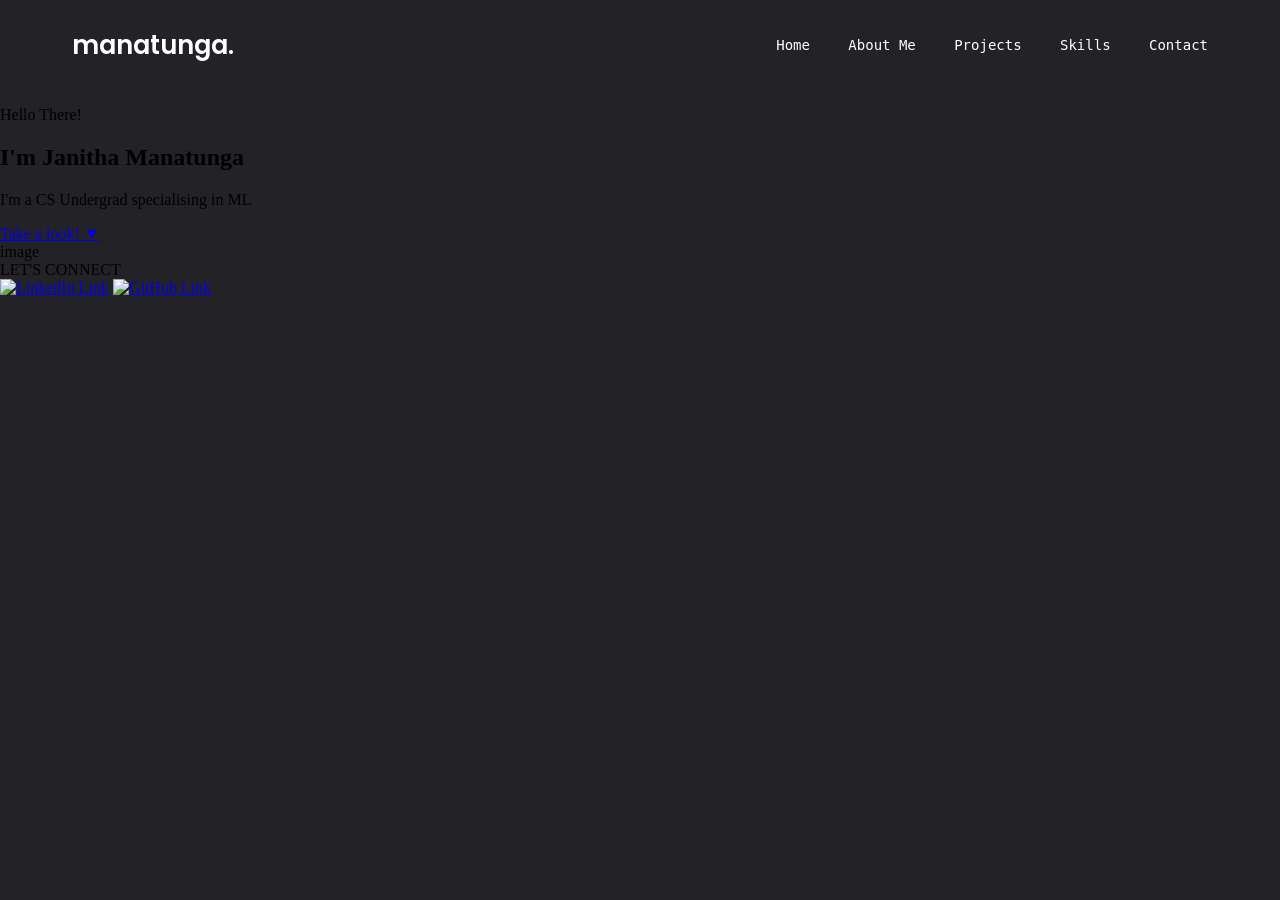
==== index.html @ 75f862fb "wip: add base structure, 404 page, and assets" ====
<!DOCTYPE html>
<html lang="en">
    <head>
        <meta charset="UTF-8">
        <meta name="viewport" content="width=device-width, initial-scale=1.0">
        <title>Janitha Manatunga | Portfolio</title>

        <!--Stylesheets-->
        <link rel="stylesheet" href="css/header.css">
        <link rel="stylesheet" href="css/main.css">

        <!--Fonts-->
        <link rel="preconnect" href="https://fonts.googleapis.com">
        <link rel="preconnect" href="https://fonts.gstatic.com" crossorigin>
        <link href="https://fonts.googleapis.com/css2?family=Inter:ital,opsz,wght@0,14..32,100..900;1,14..32,100..900&family=Poppins:ital,wght@0,100;0,200;0,300;0,400;0,500;0,600;0,700;0,800;0,900;1,100;1,200;1,300;1,400;1,500;1,600;1,700;1,800;1,900&display=swap" rel="stylesheet">

    </head>


    <body>
        
        <!--------------------MAIN HEADER-------------------->
        <header class="navbar">
            <nav>
                <div class="logo">manatunga.</div>

                <!--Links to webpage sections-->
                <ul class="nav-links">
                    <li><a href="#hero">Home</a></li>
                    <li><a href="#about">About Me</a></li>
                    <li><a href="#projects">Projects</a></li>
                    <li><a href="#skills">Skills</a></li>
                    <li><a href="#contact">Contact</a></li>
                </ul>
            </nav>
        </header>

        <!--------------------MAIN SITE BODY-------------------->
        <main>

            <!--Hero Section-->
            <section id="hero" class="hero">

                <!--Left Column-->
                <div class="hero-left">
                    <p class="greeting">Hello There!</p>
                    <h1>I'm <span class="highlight">Janitha Manatunga</span></h1>
                    <p class="subtitle">I'm a CS Undergrad specialising in ML</p>
                    
                    <a href="#about">Take a look! &#9660;</a>
                </div>

                <!--Right Column-->
                <div class="hero-right">
                    image
                </div>

                <!--Social Links-->
                <div class="bottom-right-socials">
                    <span>LET'S CONNECT</span>
                    <div class="social-icons">
                        <a href="#"><img src="assets/icons/linkedin-logo.webp" alt="LinkedIn Link"></a>
                        <a href="#"><img src="assets/icons/github-logo.webp" alt="GitHub Link"></a>
                    </div>
                </div>
            </section>

        </main>

    </body>
</html>
---- css/main.css ----
/* Global Styles */
html body {
    background-color: rgba(11, 11, 16, 0.9);
    margin: 0;
    padding: 0;
}

/* Header Styles */
nav {
    display: flex;
    justify-content: space-between;
    align-items: center;
    background: transparent;
    padding: 20px 72px;
}

.logo {
    font-family: Poppins, sans-serif;
    font-weight: 600;
    font-size: clamp(1.2rem, 4vw, 1.6rem);
    white-space: nowrap;
    color: white;
}

.nav-links {
    display: flex;
    align-items: center;
    gap: clamp(1rem, 3vw, 3rem);
    list-style: none;
}

.nav-links li a {
    position: relative;
    white-space: nowrap;
    text-decoration: none;
    font-family: monospace;
    font-size: 14px;
    color: white;
    padding: 5px 0;
}

.nav-links li a::after {
    content: "";
    position: absolute;
    left: 50%;
    bottom: 0;
    width: 0%;
    height: 2px;
    background-color: white;
    transform: translateX(-50%);
    transition: width 0.2s ease-in-out;
}

.nav-links li a:hover::after {
    width: 100%;
}
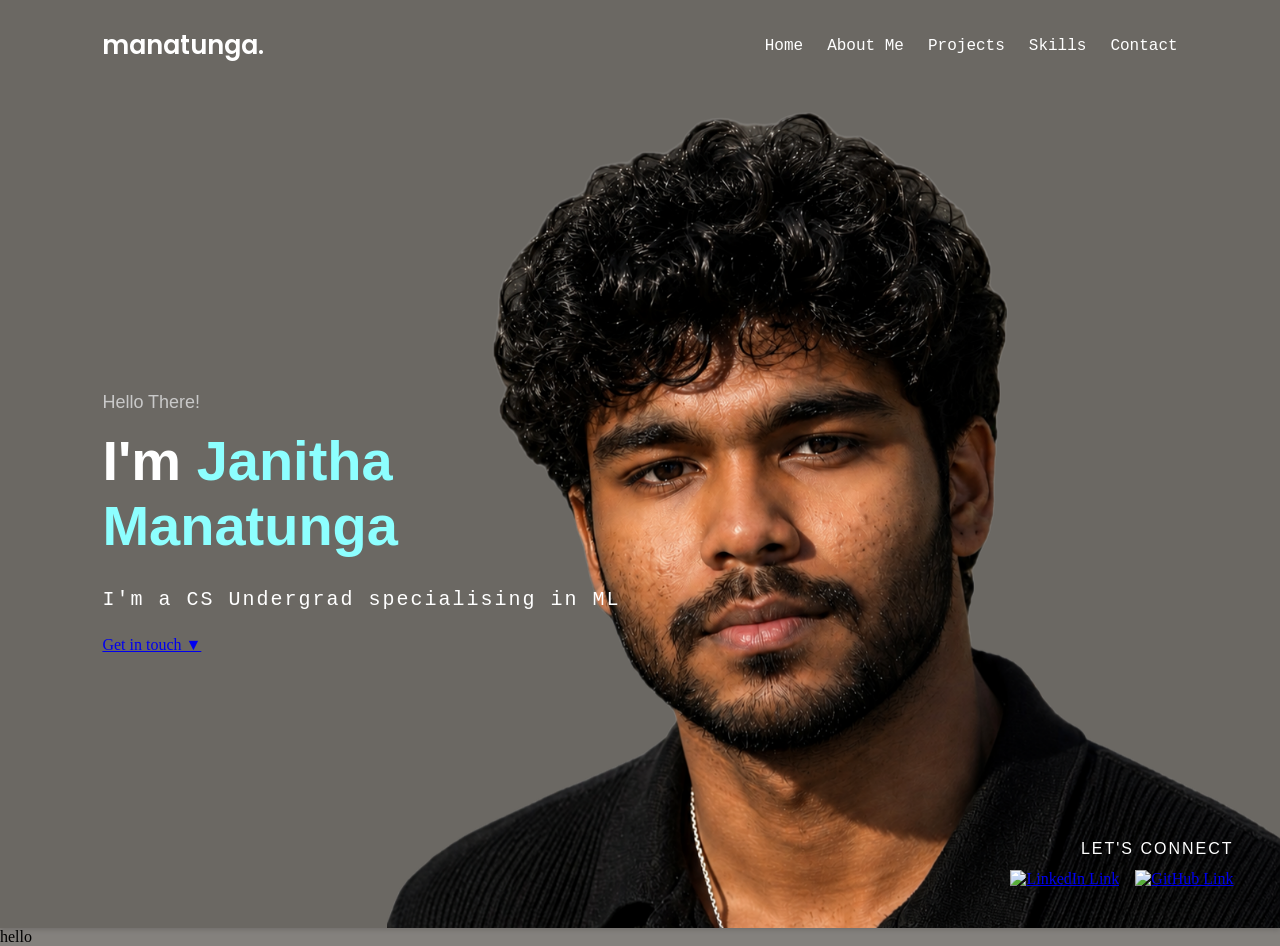
==== commit f773479c: "wip: add hero section in base structure with assets (unfinished)" ====
--- a/index.html
+++ b/index.html
@@ -20,8 +20,8 @@
     <body>
         
         <!--------------------MAIN HEADER-------------------->
-        <header class="navbar">
-            <nav>
+        <header>
+            <nav id="main-nav">
                 <div class="logo">manatunga.</div>
 
                 <!--Links to webpage sections-->
@@ -38,7 +38,7 @@
         <!--------------------MAIN SITE BODY-------------------->
         <main>
 
-            <!--Hero Section-->
+            <!----------Hero Section---------->
             <section id="hero" class="hero">
 
                 <!--Left Column-->
@@ -47,25 +47,33 @@
                     <h1>I'm <span class="highlight">Janitha Manatunga</span></h1>
                     <p class="subtitle">I'm a CS Undergrad specialising in ML</p>
                     
-                    <a href="#about">Take a look! &#9660;</a>
+                    <a href="#about">Get in touch &#9660;</a>
                 </div>
 
                 <!--Right Column-->
                 <div class="hero-right">
-                    image
+                    <img src="assets/images/my-pic.png" alt="hero-image">
+
+                    <!--Social Links-->
+                    <div class="bottom-right-socials">
+                        <span class="lets-connect">LET'S CONNECT</span>
+                        <div class="social-icons">
+                            <a href="#"><img src="assets/icons/linkedin-logo.webp" alt="LinkedIn Link"></a>
+                            <a href="#"><img src="assets/icons/github-logo.webp" alt="GitHub Link"></a>
+                        </div>
+                    </div>
                 </div>
 
-                <!--Social Links-->
-                <div class="bottom-right-socials">
-                    <span>LET'S CONNECT</span>
-                    <div class="social-icons">
-                        <a href="#"><img src="assets/icons/linkedin-logo.webp" alt="LinkedIn Link"></a>
-                        <a href="#"><img src="assets/icons/github-logo.webp" alt="GitHub Link"></a>
-                    </div>
-                </div>
+            </section>
+
+            <!----------About Section---------->
+            <section id="about" class="about">
+                hello
             </section>
 
         </main>
 
+        <!--------------------SCRIPTS FOR SITE-------------------->
+        <!--   <script src="script.js"></script>   -->
     </body>
 </html>
--- a/css/header.css
+++ b/css/header.css
@@ -0,0 +1,68 @@
+:root {
+    --primary-color: white;
+}
+
+/* Header Styles */
+nav {
+    position: fixed;
+    top: 0;
+    left: 0;
+    width: 100%;
+
+    display: flex;
+    justify-content: space-between;
+    align-items: center;
+    padding: 20px 8%;
+    box-sizing: border-box;
+
+    background-color: transparent;
+    transition: background-color 0.4s ease, padding 0.4s ease;
+    z-index: 1000;
+}
+
+.navbar.scrolled {
+    background-color: rgb(26, 26, 26);
+    padding: 12px;
+    box-shadow: 0 4px 6px rgba(0, 0, 0, 0.1);
+}
+
+.logo {
+    font-family: Poppins, sans-serif;
+    font-weight: 600;
+    font-size: clamp(1.2rem, 4vw, 1.6rem);
+    white-space: nowrap;
+    color: var(--primary-color);
+}
+
+.nav-links {
+    display: flex;
+    align-items: center;
+    gap: 24px;
+    list-style: none;
+}
+
+.nav-links li a {
+    position: relative;
+    white-space: nowrap;
+    text-decoration: none;
+    font-family: monospace;
+    font-size: clamp(0.9rem, 0.6rem + 1vw, 1rem);
+    color: var(--primary-color);
+    padding: 5px 0;
+}
+
+.nav-links li a::after {
+    content: "";
+    position: absolute;
+    left: 50%;
+    bottom: 0;
+    width: 0%;
+    height: 2px;
+    background-color: white;
+    transform: translateX(-50%);
+    transition: width 0.2s ease-in-out;
+}
+
+.nav-links li a:hover::after {
+    width: 100%;
+}
--- a/css/main.css
+++ b/css/main.css
@@ -1,56 +1,120 @@
+/* Variables */
+:root {
+    --primary-color: white;
+    --primary-background: rgba(102, 98, 93, 0.8);
+}
+
+
 /* Global Styles */
 html body {
-    background-color: rgba(11, 11, 16, 0.9);
+    background-color: var(--primary-background);
     margin: 0;
     padding: 0;
 }
 
-/* Header Styles */
-nav {
-    display: flex;
-    justify-content: space-between;
+
+/* Hero Section */
+.hero {
+    position: relative;
+    min-height: 100vh;
+    width: 100%;
+
+
+    display: grid;
+    grid-template-columns: 1fr minmax(0, 1fr);
+    width: 100%;
+    gap: 16px;
     align-items: center;
-    background: transparent;
-    padding: 20px 72px;
+
+    padding-top: 100px;
+    padding-left: 8%;
+    box-sizing: border-box;
+    background-color: var(--primary-background);
+    overflow: hidden;
+    box-shadow: 0 2px 5px rgba(0, 0, 0, 0.15);
 }
 
-.logo {
-    font-family: Poppins, sans-serif;
-    font-weight: 600;
-    font-size: clamp(1.2rem, 4vw, 1.6rem);
-    white-space: nowrap;
-    color: white;
+.hero-left {
+    position: relative;
+    z-index: 5;
+    display: flex;
+    flex-direction: column;
+    justify-content: center;
 }
 
-.nav-links {
-    display: flex;
-    align-items: center;
-    gap: clamp(1rem, 3vw, 3rem);
-    list-style: none;
+.hero-left .greeting {
+    font-family: Inter, sans-serif;
+    font-size: 18px;
+    color: rgb(201, 201, 201);
+    margin-bottom: 5px;
 }
 
-.nav-links li a {
-    position: relative;
-    white-space: nowrap;
-    text-decoration: none;
-    font-family: monospace;
-    font-size: 14px;
-    color: white;
-    padding: 5px 0;
+.hero-left h1 {
+    font-family: Inter, sans-serif;
+    font-size: 80px;
+    color: var(--primary-color);
+    font-size: 3.5rem;
+    margin: 10px 0;
 }
 
-.nav-links li a::after {
-    content: "";
-    position: absolute;
-    left: 50%;
-    bottom: 0;
-    width: 0%;
-    height: 2px;
-    background-color: white;
-    transform: translateX(-50%);
-    transition: width 0.2s ease-in-out;
+.hero-left .highlight {
+    font-family: Poppins, sans-serif;
+    color: rgb(141, 255, 255)
 }
 
-.nav-links li a:hover::after {
+.hero-left .subtitle {
+    font-family: monospace, sans-serif;
+    white-space: nowrap;
+    font-size: 20px;
+    color: var(--primary-color);
+    margin-bottom: 25px;
+    letter-spacing: 2px;
+}
+
+.hero-right {
+    position: relative;
+    z-index: 1;
     width: 100%;
+    display: flex;
+    justify-content: flex-end;
 }
+
+.hero-right img {
+    max-height: 92vh;
+    object-fit: contain;
+    opacity: 100%;
+}
+
+
+.bottom-right-socials {
+    position: absolute;
+    bottom: 40px;
+    right: 8%;
+
+    display: flex;
+    flex-direction: column;
+    align-items: flex-end;
+    gap: 12px;
+    z-index: 10;
+}
+
+.lets-connect {
+    font-family: Inter, sans-serif;
+    color: var(--primary-color);
+    letter-spacing: 2px;
+}
+
+.social-icons {
+    display: flex;
+    gap: 16px;
+}
+
+.social-icons img {
+    width: 24px;
+    height: 24px;
+    transition: transform 0.2 ease;
+}
+
+.social-icons img:hover {
+    transform: translateY(-3px);
+}
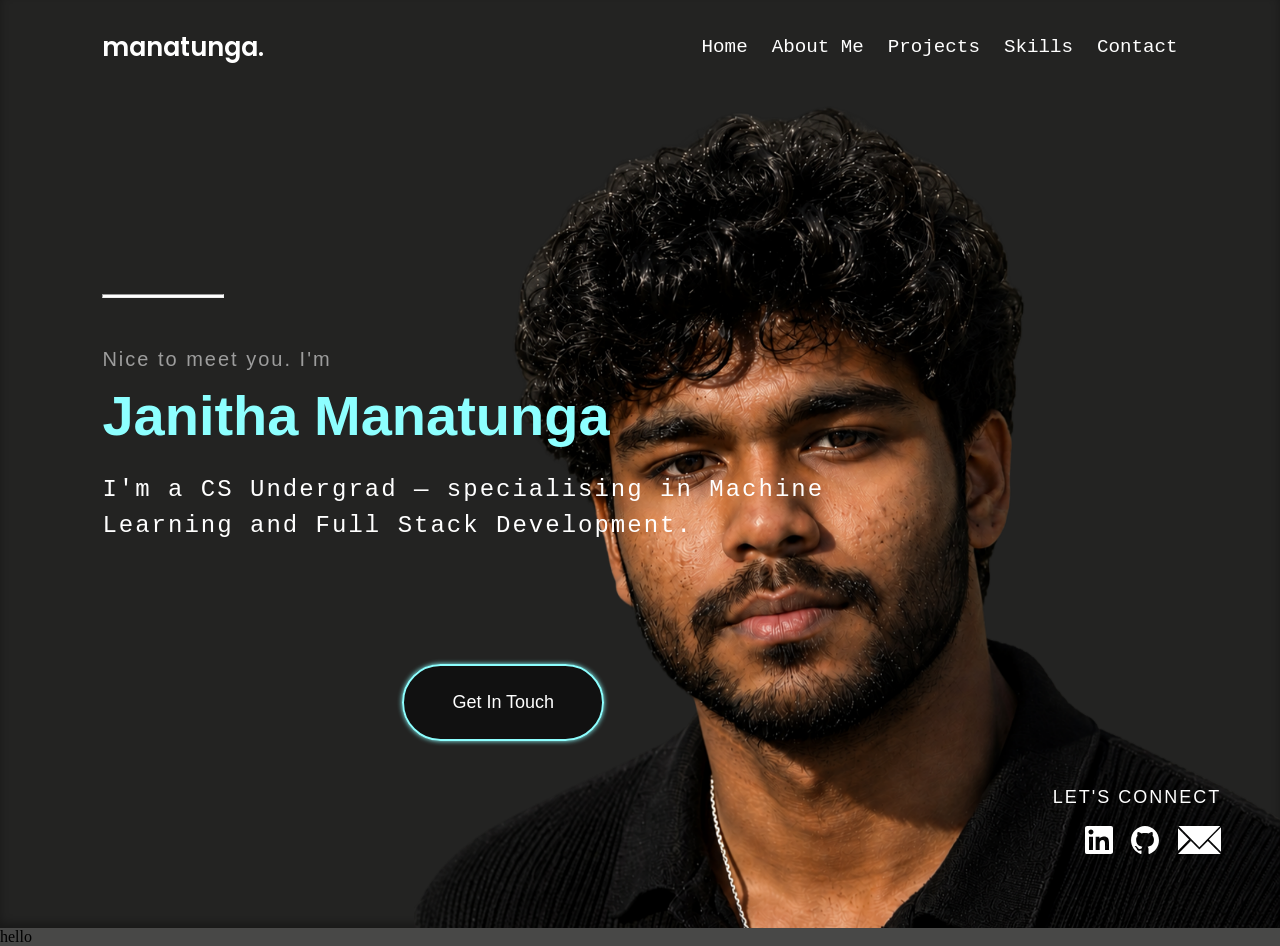
==== commit b83cc2b7: "wip: modified hero section" ====
--- a/index.html
+++ b/index.html
@@ -6,8 +6,8 @@
         <title>Janitha Manatunga | Portfolio</title>
 
         <!--Stylesheets-->
-        <link rel="stylesheet" href="css/header.css">
-        <link rel="stylesheet" href="css/main.css">
+        <link rel="stylesheet" href="styles/header.css">
+        <link rel="stylesheet" href="styles/main.css">
 
         <!--Fonts-->
         <link rel="preconnect" href="https://fonts.googleapis.com">
@@ -43,11 +43,12 @@
 
                 <!--Left Column-->
                 <div class="hero-left">
-                    <p class="greeting">Hello There!</p>
-                    <h1>I'm <span class="highlight">Janitha Manatunga</span></h1>
-                    <p class="subtitle">I'm a CS Undergrad specialising in ML</p>
+                    <hr>
+                    <p class="greeting">Nice to meet you. I'm</p>
+                    <h1>Janitha Manatunga</h1>
+                    <p class="subtitle">I'm a CS Undergrad — specialising in Machine Learning and Full Stack Development.</p>
                     
-                    <a href="#about">Get in touch &#9660;</a>
+                    <a href="#contact" class="call-to-action">Get In Touch</a>
                 </div>
 
                 <!--Right Column-->
@@ -58,8 +59,9 @@
                     <div class="bottom-right-socials">
                         <span class="lets-connect">LET'S CONNECT</span>
                         <div class="social-icons">
-                            <a href="#"><img src="assets/icons/linkedin-logo.webp" alt="LinkedIn Link"></a>
-                            <a href="#"><img src="assets/icons/github-logo.webp" alt="GitHub Link"></a>
+                            <a href="#"><img src="assets/icons/linkedin-app-white-icon.svg" alt="LinkedIn Link"></a>
+                            <a href="#"><img src="assets/icons/github-white-icon.svg" alt="GitHub Link"></a>
+                            <a href="#"><img src="assets/icons/email-envelope-white-icon.svg" alt="Email Link"></a>
                         </div>
                     </div>
                 </div>
@@ -73,7 +75,7 @@
 
         </main>
 
-        <!--------------------SCRIPTS FOR SITE-------------------->
+        <!--------------------SCRIPTS-------------------->
         <!--   <script src="script.js"></script>   -->
     </body>
 </html>
--- a/styles/header.css
+++ b/styles/header.css
@@ -0,0 +1,68 @@
+:root {
+    --primary-color: white;
+}
+
+/* Header Styles */
+nav {
+    position: fixed;
+    top: 0;
+    left: 0;
+    width: 100%;
+
+    display: flex;
+    justify-content: space-between;
+    align-items: center;
+    padding: 20px 8%;
+    box-sizing: border-box;
+
+    background-color: transparent;
+    transition: background-color 0.4s ease, padding 0.4s ease;
+    z-index: 1000;
+}
+
+.navbar.scrolled {
+    background-color: rgb(26, 26, 26);
+    padding: 12px;
+    box-shadow: 0 4px 6px rgba(0, 0, 0, 0.1);
+}
+
+.logo {
+    font-family: Poppins, sans-serif;
+    font-weight: 600;
+    font-size: clamp(1.2rem, 4vw, 1.6rem);
+    white-space: nowrap;
+    color: var(--primary-color);
+}
+
+.nav-links {
+    display: flex;
+    align-items: center;
+    gap: 24px;
+    list-style: none;
+}
+
+.nav-links li a {
+    position: relative;
+    white-space: nowrap;
+    text-decoration: none;
+    font-family: monospace;
+    font-size: clamp(0.9rem, 0.6rem + 1vw, 1.2rem);
+    color: var(--primary-color);
+    padding: 5px 0;
+}
+
+.nav-links li a::after {
+    content: "";
+    position: absolute;
+    left: 50%;
+    bottom: 0;
+    width: 0%;
+    height: 2px;
+    background-color: white;
+    transform: translateX(-50%);
+    transition: width 0.2s ease-in-out;
+}
+
+.nav-links li a:hover::after {
+    width: 100%;
+}
--- a/styles/main.css
+++ b/styles/main.css
@@ -0,0 +1,178 @@
+/* Variables */
+:root {
+    --primary-color: white;
+    --primary-background: rgba(27, 27, 26, 0.8);
+}
+
+
+/* ----Global Styles---- */
+html body {
+    background-color: var(--primary-background);
+    margin: 0;
+    padding: 0;
+}
+
+/*----------------------------------*/
+/* ----------HERO SECTION---------- */
+/*----------------------------------*/
+.hero {
+    position: relative;
+    min-height: 100vh;
+    width: 100%;
+
+
+    display: grid;
+    grid-template-columns: 1fr minmax(0, 1fr);
+    width: 100%;
+    gap: 16px;
+    align-items: center;
+
+    padding-top: 100px;
+    padding-left: 8%;
+    box-sizing: border-box;
+    background-color: var(--primary-background);
+    overflow: hidden;
+    box-shadow: inset 0 -5px 9px rgba(0, 0, 0, 0.3);
+}
+
+.hero-left {
+    position: relative;
+    z-index: 5;
+    display: flex;
+    flex-direction: column;
+    justify-content: center;
+}
+
+.hero-left hr {
+    width: 120px;
+    height: 2px;
+    background-color: var(--primary-color);
+    margin-left: 0;
+    margin-bottom: 30px;
+}
+
+.hero-left .greeting {
+    font-family: Inter, sans-serif;
+    font-size: 20px;
+    color: rgb(157, 157, 157);
+    margin-bottom: 2px;
+    letter-spacing: 2px;
+}
+
+.hero-left h1 {
+    font-family: Poppins, sans-serif;
+    font-size: 80px;
+    color: rgb(141, 255, 255);
+    font-size: 3.5rem;
+    margin-top: 10px;
+    margin-bottom: 0;
+}
+
+.hero-left .subtitle {
+    max-width: 1000px;
+    font-family: monospace, sans-serif;
+    font-size: 24px;
+    color: var(--primary-color);
+    margin-bottom: 120px;
+    letter-spacing: 2px;
+    line-height: 36px;
+}
+
+.call-to-action {
+    position: relative;
+    overflow: hidden;
+    width: fit-content;
+    margin: 0 300px;
+    padding: 26px 48px;
+
+    text-decoration: none;
+    background-color: rgba(0, 0, 0, 0.5);
+    border: 2px solid rgb(141, 255, 255);
+    border-radius: 100px;
+    color: var(--primary-color);
+    font-family: Inter, sans-serif;
+    font-size: 18px;
+    font-weight: 500;
+    white-space: nowrap;
+
+    box-shadow: -0 0 5px rgb(141, 255, 255);
+    z-index: 1;
+    transition: transform 0.2s ease, background-color 0.3s ease, border-color 0.3s ease;
+}
+
+.call-to-action::before {
+    content: '';
+    position: absolute;
+    top: 0; left: 0; width: 0; height: 100%;
+    background: rgb(141, 255, 255);
+    z-index: -1;
+    transition: width 0.3s ease; 
+}
+
+.call-to-action:hover::before {
+    width: 100%;
+}
+
+.call-to-action:hover {
+    transform: scale(1.05);
+    background-color: rgb(141, 255, 255);
+    color: rgb(18, 18, 18);
+    border-color: transparent;
+}
+
+.hero-right {
+    position: relative;
+    z-index: 1;
+    width: 100%;
+    display: flex;
+    justify-content: flex-end;
+}
+
+.hero-right img {
+    max-height: 92vh;
+    object-fit: contain;
+    opacity: 100%;
+}
+
+
+.bottom-right-socials {
+    position: absolute;
+    bottom: 40px;
+    right: 8%;
+
+    display: flex;
+    flex-direction: column;
+    align-items: flex-end;
+    gap: 18px;
+    z-index: 10;
+
+    padding-bottom: 30px;
+    padding-right: 30px;
+}
+
+.lets-connect {
+    font-family: Inter, sans-serif;
+    font-size: 18px;
+    color: var(--primary-color);
+    letter-spacing: 2px;
+}
+
+.social-icons {
+    display: flex;
+    gap: 18px;
+}
+
+.social-icons img {
+    height: 28px;
+    width: auto;
+    transition: transform 0.2 ease;
+}
+
+.social-icons img:hover {
+    transform: translateY(-3px);
+}
+
+
+/*----------------------------------*/
+/* ----------ABOUT SECTION--------- */
+/*----------------------------------*/
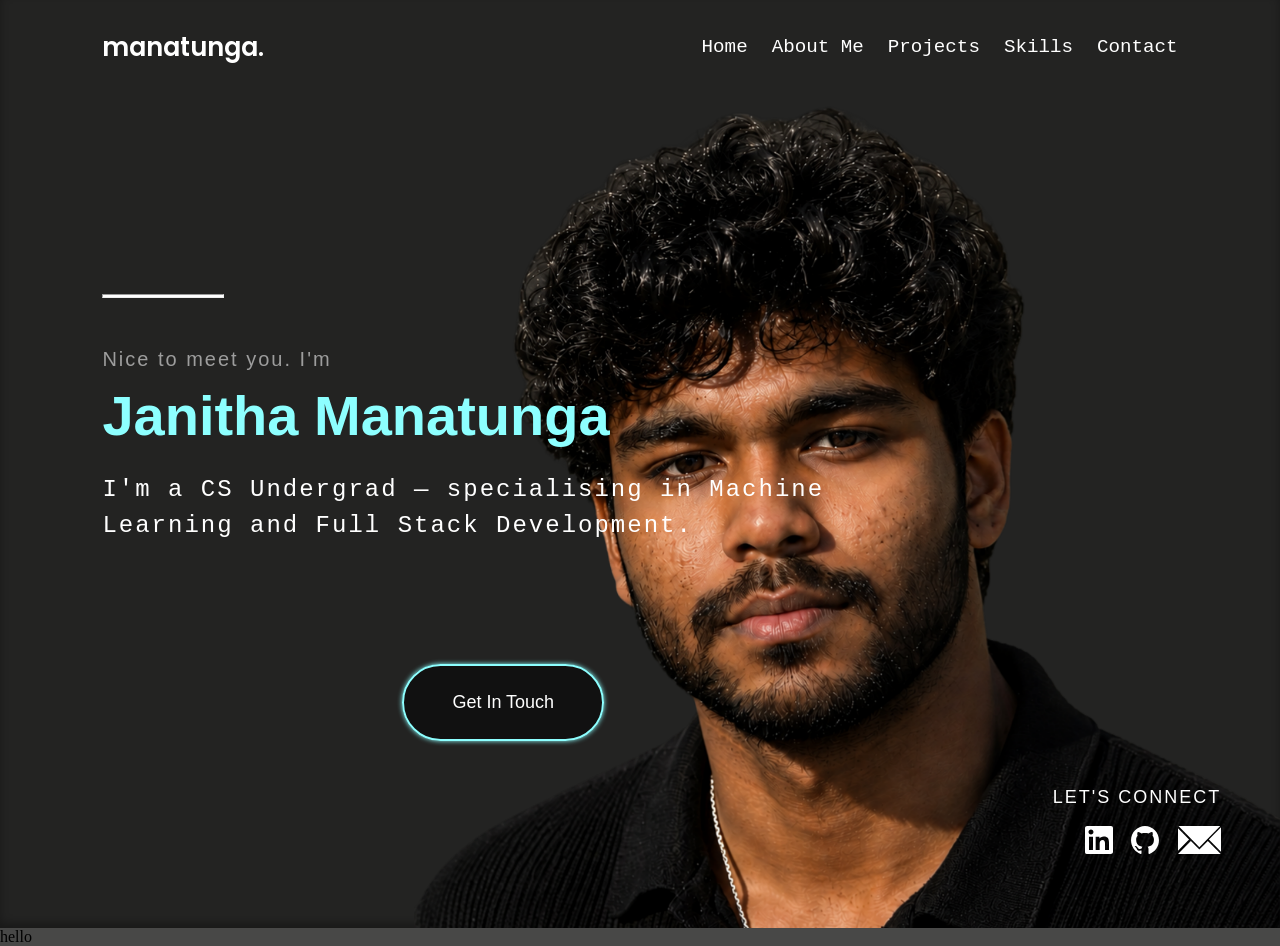
==== commit ced43c3c: "wip: add nav bar and hero transitions on load" ====
--- a/index.html
+++ b/index.html
@@ -21,7 +21,7 @@
         
         <!--------------------MAIN HEADER-------------------->
         <header>
-            <nav id="main-nav">
+            <nav id="main-nav" style="animation-delay: 0.3s;">
                 <div class="logo">manatunga.</div>
 
                 <!--Links to webpage sections-->
@@ -42,7 +42,7 @@
             <section id="hero" class="hero">
 
                 <!--Left Column-->
-                <div class="hero-left">
+                <div class="hero-left" style="animation-delay: 0.3s;">
                     <hr>
                     <p class="greeting">Nice to meet you. I'm</p>
                     <h1>Janitha Manatunga</h1>
@@ -53,10 +53,10 @@
 
                 <!--Right Column-->
                 <div class="hero-right">
-                    <img src="assets/images/my-pic.png" alt="hero-image">
+                    <img src="assets/images/my-pic.png" alt="hero-image" style="animation-delay: 0.5s;">
 
                     <!--Social Links-->
-                    <div class="bottom-right-socials">
+                    <div class="bottom-right-socials" style="animation-delay: 0.5s;">
                         <span class="lets-connect">LET'S CONNECT</span>
                         <div class="social-icons">
                             <a href="#"><img src="assets/icons/linkedin-app-white-icon.svg" alt="LinkedIn Link"></a>
--- a/styles/header.css
+++ b/styles/header.css
@@ -2,7 +2,19 @@
     --primary-color: white;
 }
 
-/* Header Styles */
+/* Loading Transitions */
+@keyframes slideFromTop {
+    from {
+        opacity: 0;
+        transform: translateY(-40px);
+    }
+    to {
+        opacity: 1;
+        transform: translateY(0);
+    }
+}
+
+
 nav {
     position: fixed;
     top: 0;
@@ -14,6 +26,9 @@
     align-items: center;
     padding: 20px 8%;
     box-sizing: border-box;
+
+     opacity: 0;
+    animation: slideFromTop 0.8s cubic-bezier(0.25, 1, 0.5, 1) forwards;
 
     background-color: transparent;
     transition: background-color 0.4s ease, padding 0.4s ease;
--- a/styles/main.css
+++ b/styles/main.css
@@ -15,6 +15,44 @@
 /*----------------------------------*/
 /* ----------HERO SECTION---------- */
 /*----------------------------------*/
+
+
+/* Loading Transitions */
+
+@keyframes slideFromLeft {
+    from {
+        opacity: 0;
+        transform: translateX(-50px);
+    }
+    to {
+        opacity: 1;
+        transform: translateX(0);
+    }
+}
+
+@keyframes slideFromRight {
+    from {
+        opacity: 0;
+        transform: translateX(40px);
+    }
+    to {
+        opacity: 1;
+        transform: translateX(0);
+    }
+}
+
+@keyframes slideFromBottom {
+    from {
+        opacity: 0;
+        transform: translateY(40px);
+    }
+    to {
+        opacity: 1;
+        transform: translateY(0);
+    }
+}
+
+
 .hero {
     position: relative;
     min-height: 100vh;
@@ -41,6 +79,9 @@
     display: flex;
     flex-direction: column;
     justify-content: center;
+
+    opacity: 0;
+    animation: slideFromLeft 0.8s cubic-bezier(0.25, 1, 0.5, 1) forwards;
 }
 
 .hero-left hr {
@@ -131,7 +172,9 @@
 .hero-right img {
     max-height: 92vh;
     object-fit: contain;
-    opacity: 100%;
+
+    opacity: 0;
+    animation: slideFromRight 2s cubic-bezier(0.25, 1, 0.5, 1) forwards;
 }
 
 
@@ -148,6 +191,9 @@
 
     padding-bottom: 30px;
     padding-right: 30px;
+
+    opacity: 0;
+    animation: slideFromBottom 2s cubic-bezier(0.25, 1, 0.5, 1) forwards;
 }
 
 .lets-connect {
@@ -173,6 +219,7 @@
 }
 
 
+
 /*----------------------------------*/
 /* ----------ABOUT SECTION--------- */
 /*----------------------------------*/
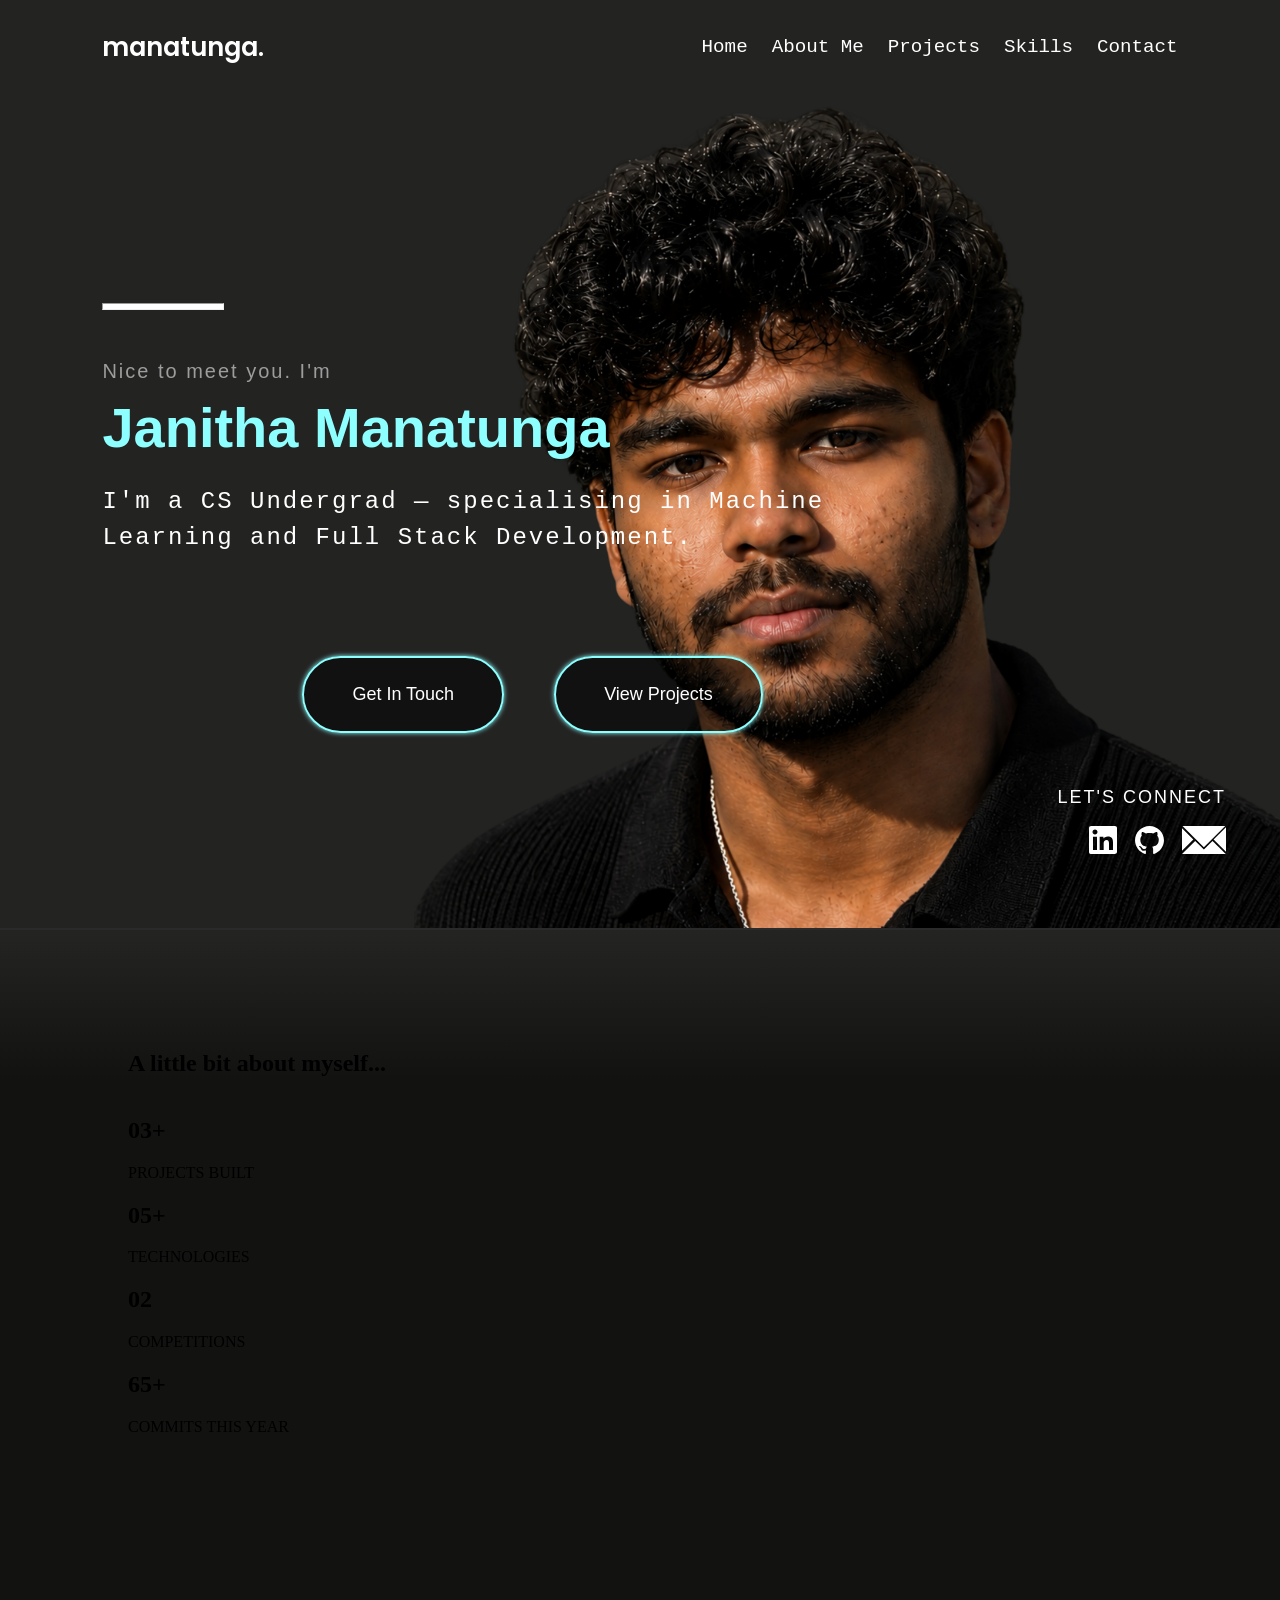
==== commit 0c6f4695: "wip: adjusted hero styles and add about section" ====
--- a/index.html
+++ b/index.html
@@ -42,13 +42,16 @@
             <section id="hero" class="hero">
 
                 <!--Left Column-->
-                <div class="hero-left" style="animation-delay: 0.3s;">
-                    <hr>
-                    <p class="greeting">Nice to meet you. I'm</p>
-                    <h1>Janitha Manatunga</h1>
-                    <p class="subtitle">I'm a CS Undergrad — specialising in Machine Learning and Full Stack Development.</p>
+                <div class="hero-left">
+                    <hr style="animation-delay: 0.2s;">
+                    <p class="greeting" style="animation-delay: 0.2s;">Nice to meet you. I'm</p>
+                    <h1  style="animation-delay: 0.4s;">Janitha Manatunga</h1>
+                    <p class="subtitle" id="subtitle"  style="animation-delay: 0.5s;">I'm a CS Undergrad — specialising in Machine Learning and Full Stack Development.</p>
                     
-                    <a href="#contact" class="call-to-action">Get In Touch</a>
+                    <div class="cta-container"  style="animation-delay: 0.6s;">   
+                        <a href="#contact" class="call-to-action">Get In Touch</a>
+                        <a href="#projects" class="call-to-action">View Projects</a>
+                    </div>
                 </div>
 
                 <!--Right Column-->
@@ -70,12 +73,50 @@
 
             <!----------About Section---------->
             <section id="about" class="about">
-                hello
+
+                <h2 class="about-title">A little bit about myself...</h1>
+
+                <!--High Impact Stats-->
+                <div class="about-stats">
+                    <div class="stat-card">
+                        <h2 class="stat-number">03+</h2>
+                        <p class="stat-label">PROJECTS BUILT</p>
+                    </div>
+
+                    <div class="stat-card">
+                        <h2 class="stat-number">05+</h2>
+                        <p class="stat-label">TECHNOLOGIES</p>
+                    </div>
+
+                    <div class="stat-card">
+                        <h2 class="stat-number">02</h2>
+                        <p class="stat-label">COMPETITIONS</p>
+                    </div>
+
+                    <div class="stat-card">
+                        <h2 class="stat-number">65+</h2>
+                        <p class="stat-label">COMMITS THIS YEAR</p>
+                    </div>
+                </div>
+
+                <!--About Content-->
+                <div class="about-content-container">
+
+                    <!--Bio Text and Tech Stack-->
+                    <div class="about-left">
+
+                    </div>
+
+                    <!--Work Experience Timeline-->
+                    <div class="about-right">
+
+                    </div>
+                </div>
             </section>
 
         </main>
 
         <!--------------------SCRIPTS-------------------->
-        <!--   <script src="script.js"></script>   -->
+        <script src="script.js"></script>
     </body>
 </html>
--- a/styles/header.css
+++ b/styles/header.css
@@ -35,9 +35,9 @@
     z-index: 1000;
 }
 
-.navbar.scrolled {
+nav.scrolled {
     background-color: rgb(26, 26, 26);
-    padding: 12px;
+    padding: 12px 8%;
     box-shadow: 0 4px 6px rgba(0, 0, 0, 0.1);
 }
 
--- a/styles/main.css
+++ b/styles/main.css
@@ -18,6 +18,16 @@
 
 
 /* Loading Transitions */
+@keyframes slideFromTop {
+    from {
+        opacity: 0;
+        transform: translateY(-40px);
+    }
+    to {
+        opacity: 1;
+        transform: translateY(0);
+    }
+}
 
 @keyframes slideFromLeft {
     from {
@@ -70,7 +80,7 @@
     box-sizing: border-box;
     background-color: var(--primary-background);
     overflow: hidden;
-    box-shadow: inset 0 -5px 9px rgba(0, 0, 0, 0.3);
+    border-bottom: 2px solid rgba(109, 109, 108, 0.1);
 }
 
 .hero-left {
@@ -79,17 +89,17 @@
     display: flex;
     flex-direction: column;
     justify-content: center;
-
-    opacity: 0;
-    animation: slideFromLeft 0.8s cubic-bezier(0.25, 1, 0.5, 1) forwards;
 }
 
 .hero-left hr {
     width: 120px;
-    height: 2px;
+    height: 5px;
     background-color: var(--primary-color);
     margin-left: 0;
     margin-bottom: 30px;
+
+    opacity: 0;
+    animation: slideFromLeft 0.6s cubic-bezier(0.25, 1, 0.5, 1) forwards;
 }
 
 .hero-left .greeting {
@@ -98,6 +108,9 @@
     color: rgb(157, 157, 157);
     margin-bottom: 2px;
     letter-spacing: 2px;
+    
+    opacity: 0;
+    animation: slideFromLeft 0.8s cubic-bezier(0.25, 1, 0.5, 1) forwards;
 }
 
 .hero-left h1 {
@@ -107,6 +120,9 @@
     font-size: 3.5rem;
     margin-top: 10px;
     margin-bottom: 0;
+    
+    opacity: 0;
+    animation: slideFromLeft 0.8s cubic-bezier(0.25, 1, 0.5, 1) forwards;
 }
 
 .hero-left .subtitle {
@@ -114,16 +130,28 @@
     font-family: monospace, sans-serif;
     font-size: 24px;
     color: var(--primary-color);
-    margin-bottom: 120px;
+    margin-bottom: 100px;
     letter-spacing: 2px;
     line-height: 36px;
+    
+    opacity: 0;
+    animation: slideFromTop 0.9s cubic-bezier(0.25, 1, 0.5, 1) forwards;
+}
+
+.cta-container {
+    display: flex;
+    justify-content: space-between;
+    margin: 0 200px;
+    gap: 50px;
+
+    opacity: 0;
+    animation: slideFromRight 0.8s cubic-bezier(0.25, 1, 0.5, 1) forwards;
 }
 
 .call-to-action {
     position: relative;
     overflow: hidden;
     width: fit-content;
-    margin: 0 300px;
     padding: 26px 48px;
 
     text-decoration: none;
@@ -214,12 +242,23 @@
     transition: transform 0.2 ease;
 }
 
-.social-icons img:hover {
-    transform: translateY(-3px);
-}
-
 
 
 /*----------------------------------*/
 /* ----------ABOUT SECTION--------- */
-/*----------------------------------*/+/*----------------------------------*/
+.about {
+    position: relative;
+    min-height: 100vh;
+
+    display: flex;
+    flex-direction: column;
+
+    background: linear-gradient(
+    to bottom, 
+    rgba(27, 27, 26, 0.8) 0%, 
+    #121211 150px, 
+    #121211 100%);
+
+    padding: 100px 10%;
+}
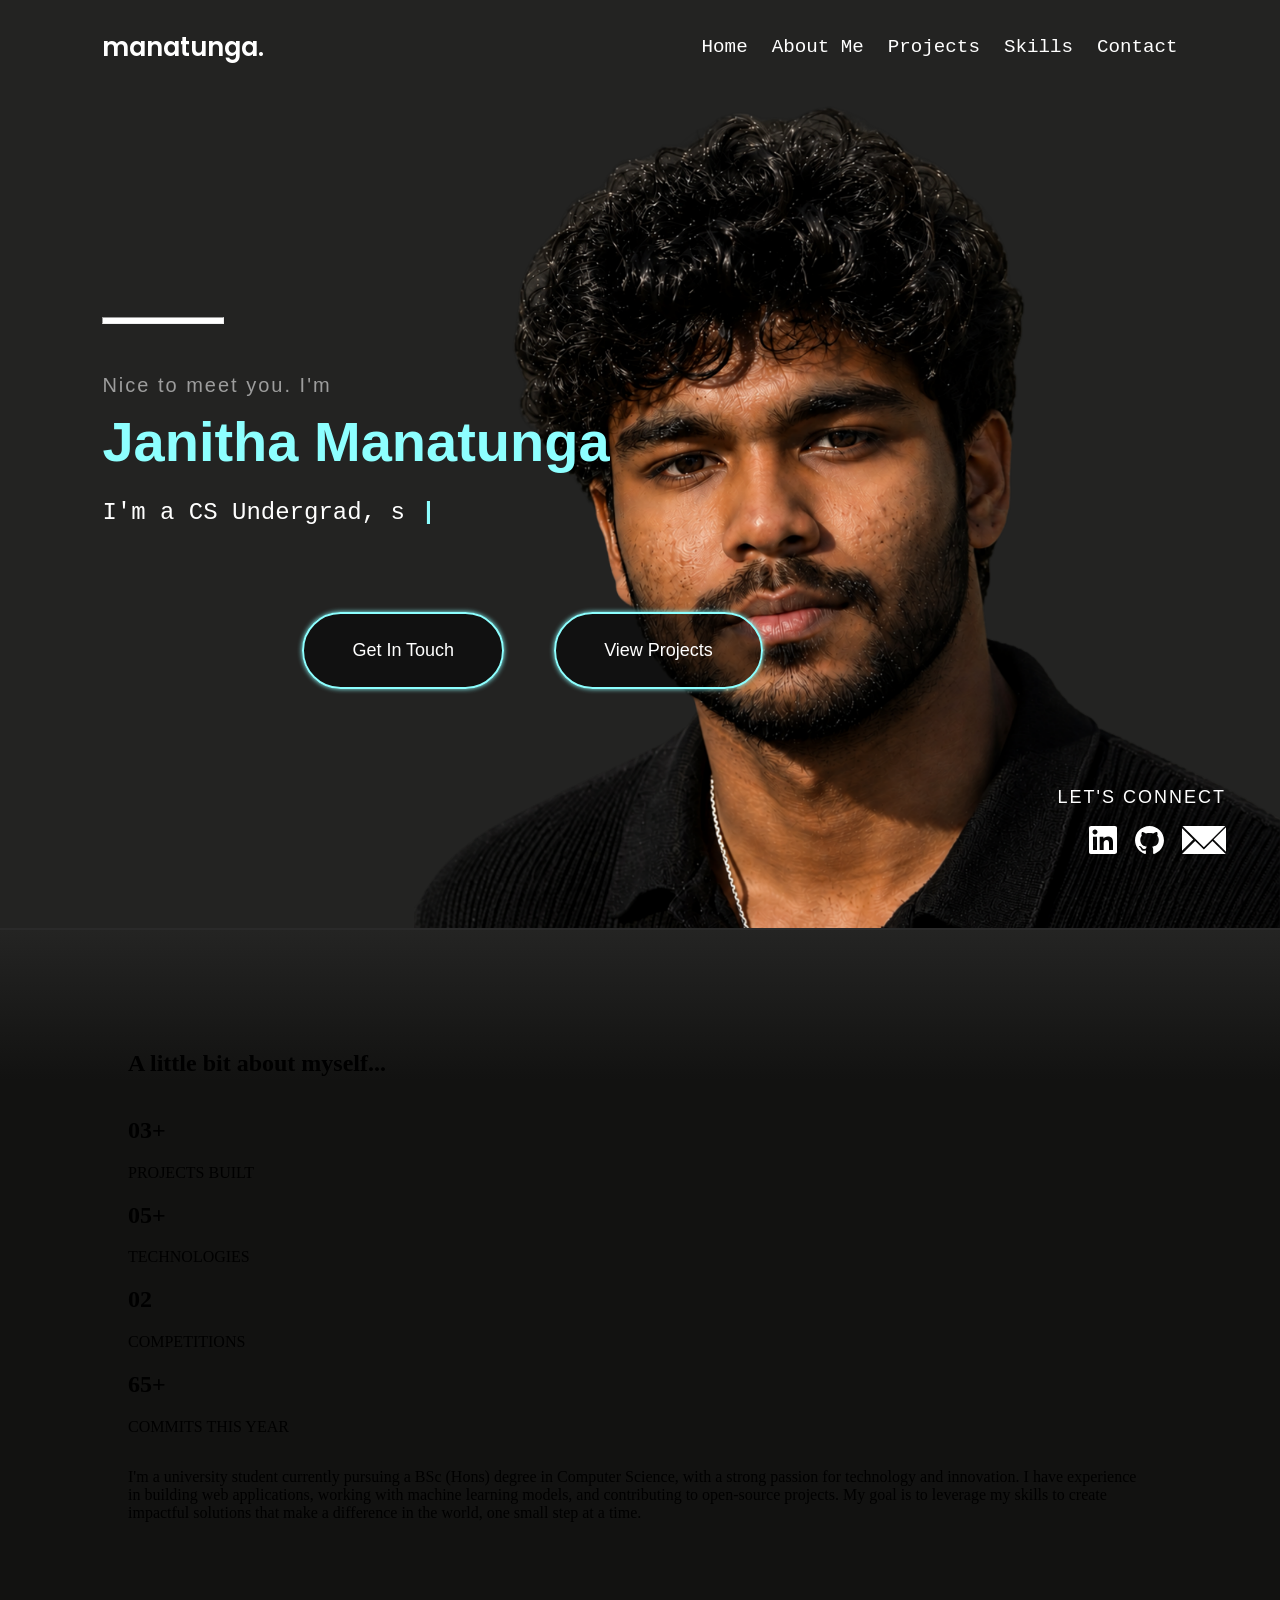
==== commit 8c7000aa: "wip: add typewriter effect for hero subtitle, content for about section (incomplete)" ====
--- a/index.html
+++ b/index.html
@@ -46,7 +46,12 @@
                     <hr style="animation-delay: 0.2s;">
                     <p class="greeting" style="animation-delay: 0.2s;">Nice to meet you. I'm</p>
                     <h1  style="animation-delay: 0.4s;">Janitha Manatunga</h1>
-                    <p class="subtitle" id="subtitle"  style="animation-delay: 0.5s;">I'm a CS Undergrad — specialising in Machine Learning and Full Stack Development.</p>
+                    <div class="typerwriter-container">
+                        <span class="typewriter-wrap">
+                            <span class="subtitle" id="subtitle"  style="animation-delay: 0.5s;"></span>
+                            <span class="cursor" id="cursor">|</span>
+                        </span>
+                    </div>
                     
                     <div class="cta-container"  style="animation-delay: 0.6s;">   
                         <a href="#contact" class="call-to-action">Get In Touch</a>
@@ -104,6 +109,11 @@
 
                     <!--Bio Text and Tech Stack-->
                     <div class="about-left">
+                        <p class="bio-text">
+                            I'm a university student currently pursuing a BSc (Hons) degree in Computer Science, with a strong passion for technology and innovation. 
+                            I have experience in building web applications, working with machine learning models, and contributing to open-source projects. 
+                            My goal is to leverage my skills to create impactful solutions that make a difference in the world, one small step at a time.
+                        </p>
 
                     </div>
 
--- a/styles/header.css
+++ b/styles/header.css
@@ -2,7 +2,7 @@
     --primary-color: white;
 }
 
-/* Loading Transitions */
+/* Keyframes for slide animations */
 @keyframes slideFromTop {
     from {
         opacity: 0;
@@ -14,7 +14,7 @@
     }
 }
 
-
+/* Nav Bar Styles */
 nav {
     position: fixed;
     top: 0;
--- a/styles/main.css
+++ b/styles/main.css
@@ -17,7 +17,7 @@
 /*----------------------------------*/
 
 
-/* Loading Transitions */
+/* Keyframes for slide animations */
 @keyframes slideFromTop {
     from {
         opacity: 0;
@@ -62,7 +62,7 @@
     }
 }
 
-
+/* Hero Section Styles */
 .hero {
     position: relative;
     min-height: 100vh;
@@ -83,6 +83,7 @@
     border-bottom: 2px solid rgba(109, 109, 108, 0.1);
 }
 
+/* Hero Left Section Styles */
 .hero-left {
     position: relative;
     z-index: 5;
@@ -125,23 +126,38 @@
     animation: slideFromLeft 0.8s cubic-bezier(0.25, 1, 0.5, 1) forwards;
 }
 
-.hero-left .subtitle {
-    max-width: 1000px;
-    font-family: monospace, sans-serif;
+.typerwriter-container {
+    display: flex;
+    align-items: center;
+    font-family: monospace;
     font-size: 24px;
     color: var(--primary-color);
-    margin-bottom: 100px;
-    letter-spacing: 2px;
-    line-height: 36px;
-    
-    opacity: 0;
-    animation: slideFromTop 0.9s cubic-bezier(0.25, 1, 0.5, 1) forwards;
-}
-
+    line-height: 1.6;
+    padding: 20px 0;
+    margin-bottom: 30px;
+}
+
+.typewriter-wrap {
+    display: inline;
+}
+
+.cursor {
+    font-weight: bold;
+    color: rgb(141, 255, 255);
+    margin-left: 2px;
+    animation: blink 0.7s infinite;
+}
+
+@keyframes blink {
+    0%, 100% {opacity: 1;}
+    50% {opacity: 0;}
+}
+
+/* Call to Action Styles */
 .cta-container {
     display: flex;
     justify-content: space-between;
-    margin: 0 200px;
+    margin: 30px 200px;
     gap: 50px;
 
     opacity: 0;
@@ -189,6 +205,7 @@
     border-color: transparent;
 }
 
+/* Hero Right Section Styles */
 .hero-right {
     position: relative;
     z-index: 1;
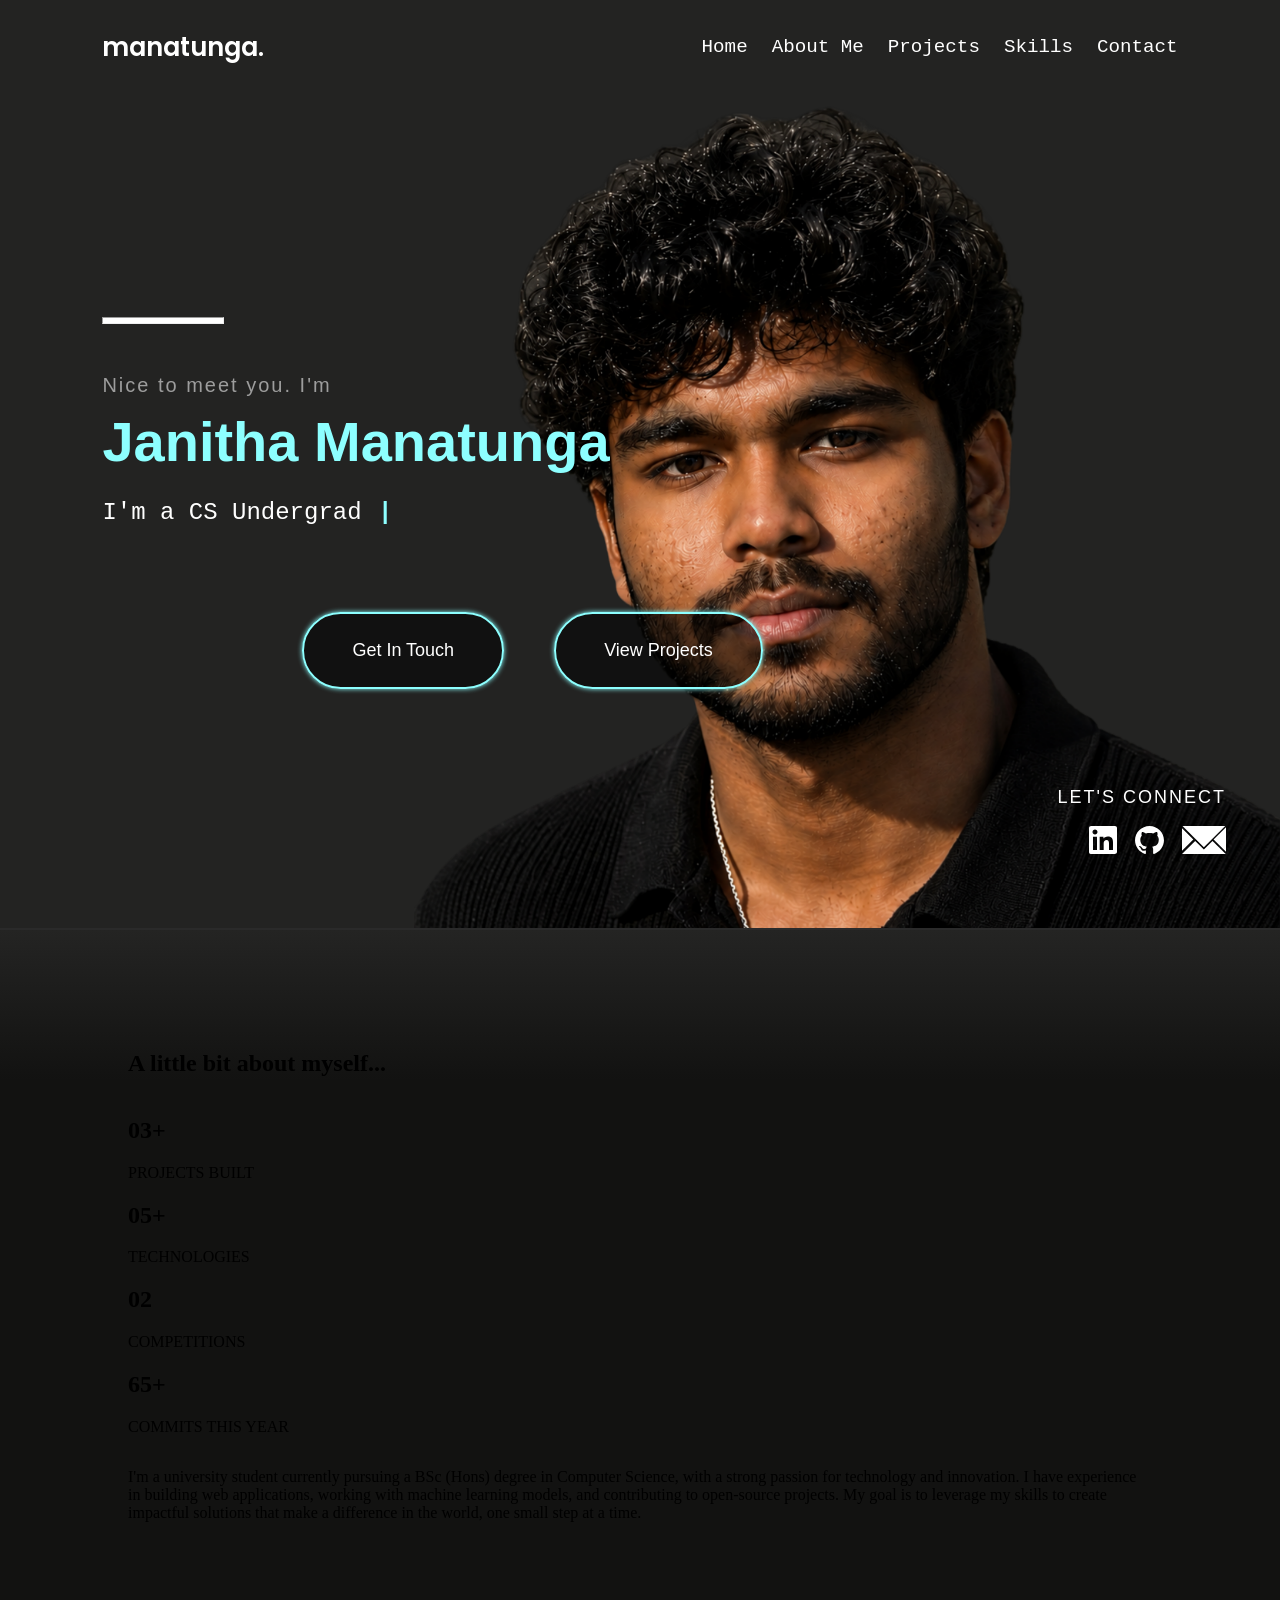
==== commit 9624ba6f: "wip: modified index.html head" ====
--- a/index.html
+++ b/index.html
@@ -3,7 +3,7 @@
     <head>
         <meta charset="UTF-8">
         <meta name="viewport" content="width=device-width, initial-scale=1.0">
-        <title>Janitha Manatunga | Portfolio</title>
+        <title>Portfolio | Janitha Manatunga</title>
 
         <!--Stylesheets-->
         <link rel="stylesheet" href="styles/header.css">
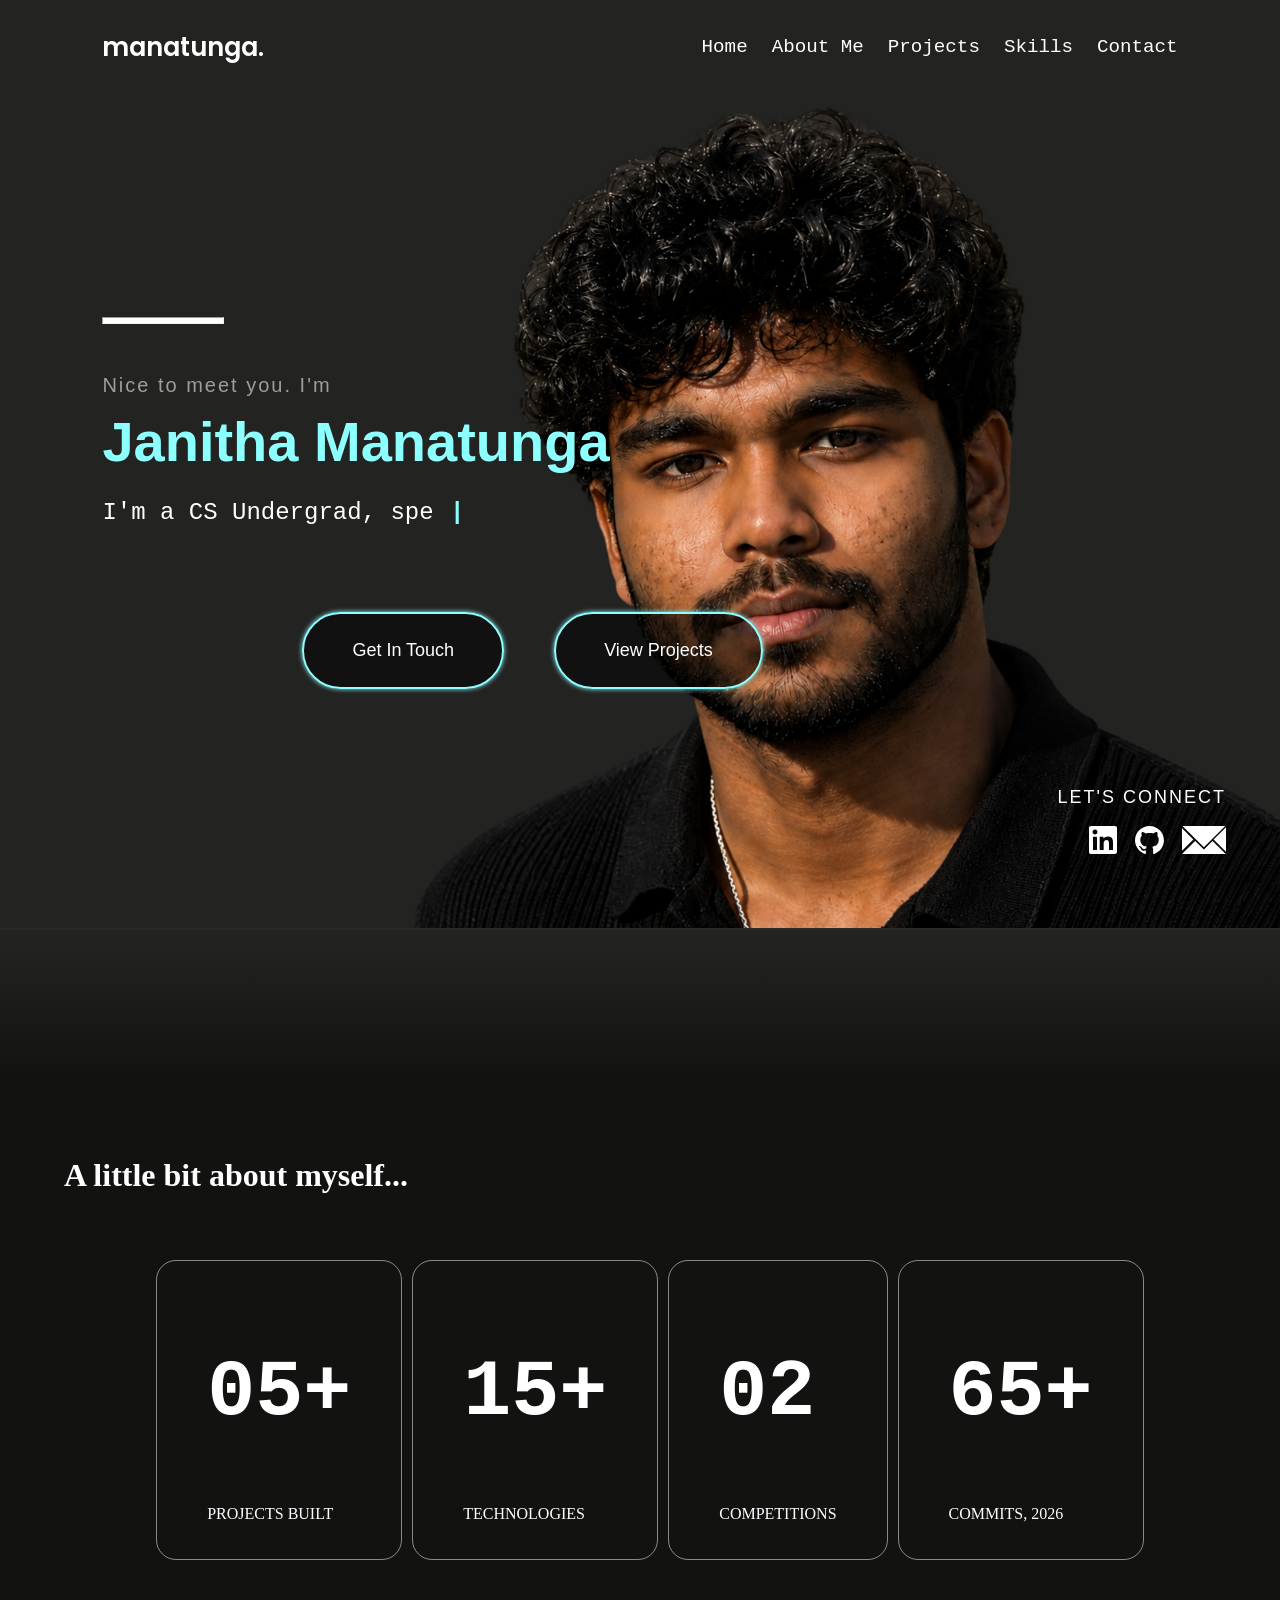
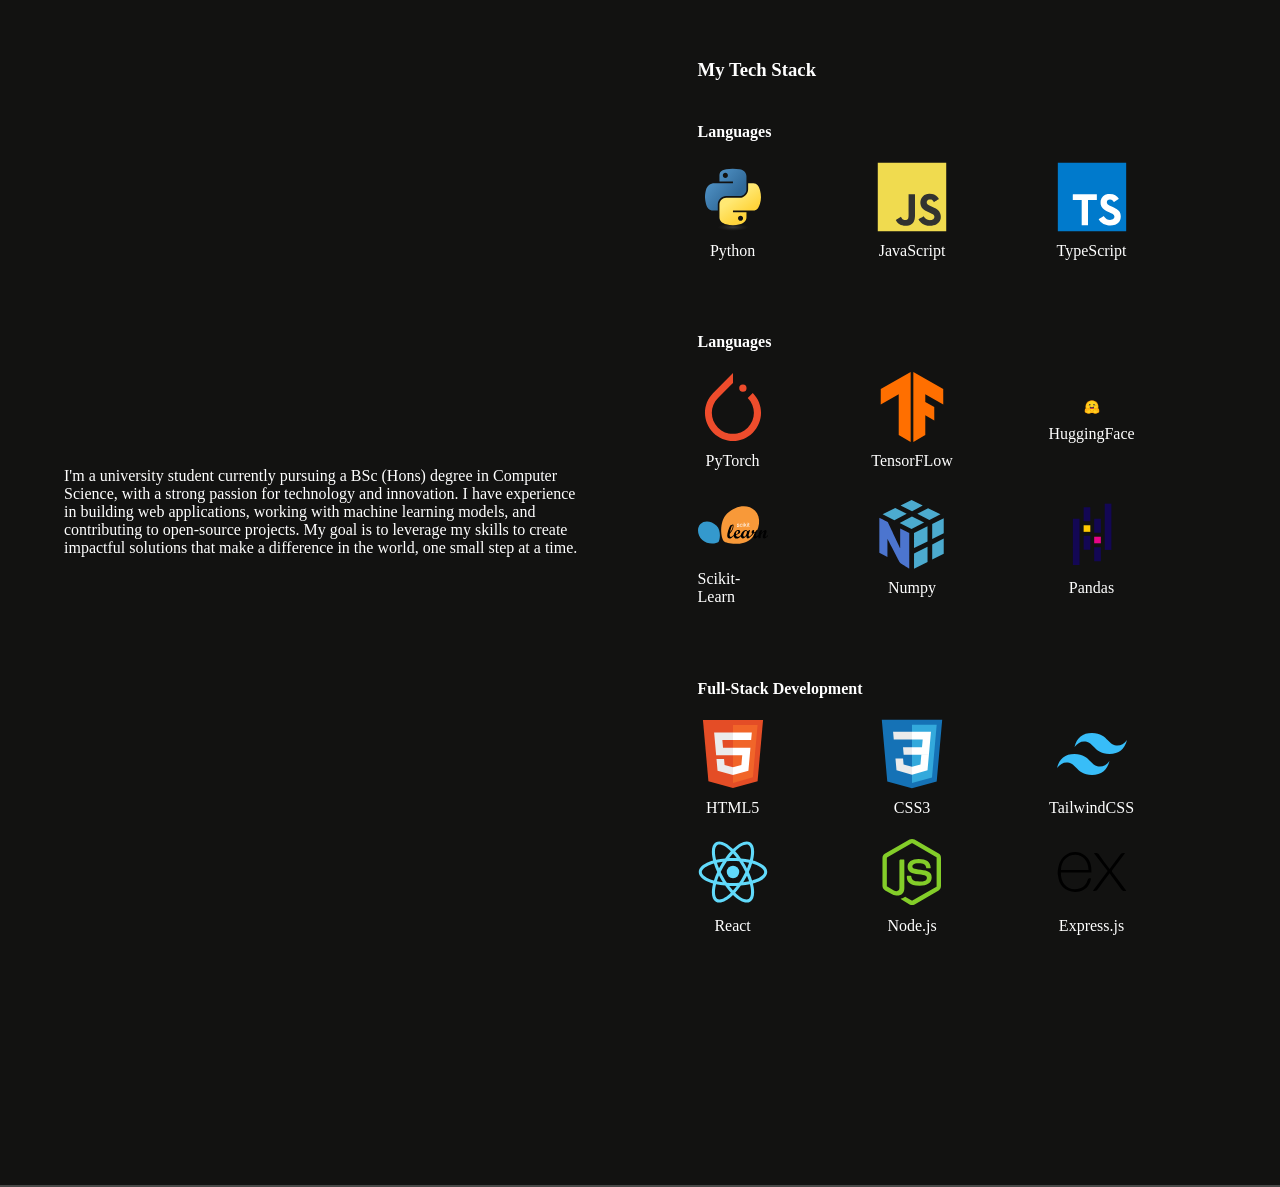
==== commit 0bfb5ba2: "wip: add tech stack under about section" ====
--- a/index.html
+++ b/index.html
@@ -84,12 +84,12 @@
                 <!--High Impact Stats-->
                 <div class="about-stats">
                     <div class="stat-card">
-                        <h2 class="stat-number">03+</h2>
+                        <h2 class="stat-number">05+</h2>
                         <p class="stat-label">PROJECTS BUILT</p>
                     </div>
 
                     <div class="stat-card">
-                        <h2 class="stat-number">05+</h2>
+                        <h2 class="stat-number">15+</h2>
                         <p class="stat-label">TECHNOLOGIES</p>
                     </div>
 
@@ -100,7 +100,7 @@
 
                     <div class="stat-card">
                         <h2 class="stat-number">65+</h2>
-                        <p class="stat-label">COMMITS THIS YEAR</p>
+                        <p class="stat-label">COMMITS, 2026</p>
                     </div>
                 </div>
 
@@ -115,11 +115,104 @@
                             My goal is to leverage my skills to create impactful solutions that make a difference in the world, one small step at a time.
                         </p>
 
+                        
+
                     </div>
 
                     <!--Work Experience Timeline-->
                     <div class="about-right">
-
+                        <h3 class="tech-stack-title">My Tech Stack</h3>
+
+                        <div class="tech-stack-container">
+
+                            <!-- Core Category -->
+                            <div class="tech-category">
+
+                                <h4>Languages</h4>
+
+                                <div class="tech-grid">
+                                    <div class="tech-item">
+                                        <img src="assets/icons/tech-stack/Python.svg" alt="Python" />
+                                        <span class="tech-name">Python</span>
+                                    </div>
+                                    <div class="tech-item">
+                                        <img src="assets/icons/tech-stack/JavaScript.svg" alt="JavaScript" />
+                                        <span class="tech-name">JavaScript</span>
+                                    </div>
+                                    <div class="tech-item">
+                                        <img src="assets/icons/tech-stack/TypeScript.svg" alt="TypeScript" />
+                                        <span class="tech-name">TypeScript</span>
+                                    </div>
+                                </div>
+                            </div>
+
+                            <!-- Machine Learning Category -->
+                            <div class="tech-category">
+
+                                <h4>Languages</h4>
+
+                                <div class="tech-grid">
+                                    <div class="tech-item">
+                                        <img src="assets/icons/tech-stack/PyTorch.svg" alt="PyTorch" />
+                                        <span class="tech-name">PyTorch</span>
+                                    </div>
+                                    <div class="tech-item">
+                                        <img src="assets/icons/tech-stack/TensorFlow.svg" alt="TensorFlow" />
+                                        <span class="tech-name">TensorFLow</span>
+                                    </div>
+                                    <div class="tech-item">
+                                        <img src="assets/icons/tech-stack/huggingface-color.svg" alt="HuggingFace" />
+                                        <span class="tech-name">HuggingFace</span>
+                                    </div>
+                                    <div class="tech-item">
+                                        <img src="assets/icons/tech-stack/scikit-learn.svg" alt="Scikit-Learn" />
+                                        <span class="tech-name">Scikit-Learn</span>
+                                    </div>
+                                    <div class="tech-item">
+                                        <img src="assets/icons/tech-stack/NumPy.svg" alt="Numpy" />
+                                        <span class="tech-name">Numpy</span>
+                                    </div>
+                                    <div class="tech-item">
+                                        <img src="assets/icons/tech-stack/Pandas.svg" alt="Pandas" />
+                                        <span class="tech-name">Pandas</span>
+                                    </div>
+                                </div>
+                            </div>
+
+                            <!-- Full-Stack Category -->
+                            <div class="tech-category">
+
+                                <h4>Full-Stack Development</h4>
+
+                                <div class="tech-grid">
+                                    <div class="tech-item">
+                                        <img src="assets/icons/tech-stack/HTML5.svg" alt="HTML5" />
+                                        <span class="tech-name">HTML5</span>
+                                    </div>
+                                    <div class="tech-item">
+                                        <img src="assets/icons/tech-stack/CSS3.svg" alt="Next.js" class="CSS3" />
+                                        <span class="tech-name">CSS3</span>
+                                    </div>
+                                    <div class="tech-item">
+                                        <img src="assets/icons/tech-stack/Tailwind CSS.svg" alt="Tailwind CSS" />
+                                        <span class="tech-name">TailwindCSS</span>
+                                    </div>
+                                    <div class="tech-item">
+                                        <img src="assets/icons/tech-stack/React.svg" alt="React" />
+                                        <span class="tech-name">React</span>
+                                    </div>
+                                    <div class="tech-item">
+                                        <img src="assets/icons/tech-stack/Node.js.svg" alt="Node.js" />
+                                        <span class="tech-name">Node.js</span>
+                                    </div>
+                                    <div class="tech-item">
+                                        <img src="assets/icons/tech-stack/Express.svg" alt="Express.js" />
+                                        <span class="tech-name">Express.js</span>
+                                    </div>
+                                </div>
+                            </div>
+
+                        </div>
                     </div>
                 </div>
             </section>
@@ -127,6 +220,6 @@
         </main>
 
         <!--------------------SCRIPTS-------------------->
-        <script src="script.js"></script>
+        <script src="main.js"></script>
     </body>
 </html>
--- a/styles/main.css
+++ b/styles/main.css
@@ -1,6 +1,6 @@
 /* Variables */
 :root {
-    --primary-color: white;
+    --brand-color: rgb(141, 255, 255);
     --primary-background: rgba(27, 27, 26, 0.8);
 }
 
@@ -95,7 +95,7 @@
 .hero-left hr {
     width: 120px;
     height: 5px;
-    background-color: var(--primary-color);
+    background-color: white;
     margin-left: 0;
     margin-bottom: 30px;
 
@@ -117,7 +117,7 @@
 .hero-left h1 {
     font-family: Poppins, sans-serif;
     font-size: 80px;
-    color: rgb(141, 255, 255);
+    color: var(--brand-color);
     font-size: 3.5rem;
     margin-top: 10px;
     margin-bottom: 0;
@@ -131,7 +131,7 @@
     align-items: center;
     font-family: monospace;
     font-size: 24px;
-    color: var(--primary-color);
+    color: white;
     line-height: 1.6;
     padding: 20px 0;
     margin-bottom: 30px;
@@ -143,7 +143,7 @@
 
 .cursor {
     font-weight: bold;
-    color: rgb(141, 255, 255);
+    color: var(--brand-color);
     margin-left: 2px;
     animation: blink 0.7s infinite;
 }
@@ -172,15 +172,15 @@
 
     text-decoration: none;
     background-color: rgba(0, 0, 0, 0.5);
-    border: 2px solid rgb(141, 255, 255);
+    border: 2px solid var(--brand-color);
     border-radius: 100px;
-    color: var(--primary-color);
+    color: white;
     font-family: Inter, sans-serif;
     font-size: 18px;
     font-weight: 500;
     white-space: nowrap;
 
-    box-shadow: -0 0 5px rgb(141, 255, 255);
+    box-shadow: -0 0 5px var(--brand-color);
     z-index: 1;
     transition: transform 0.2s ease, background-color 0.3s ease, border-color 0.3s ease;
 }
@@ -189,7 +189,7 @@
     content: '';
     position: absolute;
     top: 0; left: 0; width: 0; height: 100%;
-    background: rgb(141, 255, 255);
+    background: var(--brand-color);
     z-index: -1;
     transition: width 0.3s ease; 
 }
@@ -200,7 +200,7 @@
 
 .call-to-action:hover {
     transform: scale(1.05);
-    background-color: rgb(141, 255, 255);
+    background-color: var(--brand-color);
     color: rgb(18, 18, 18);
     border-color: transparent;
 }
@@ -244,7 +244,7 @@
 .lets-connect {
     font-family: Inter, sans-serif;
     font-size: 18px;
-    color: var(--primary-color);
+    color: white;
     letter-spacing: 2px;
 }
 
@@ -277,5 +277,74 @@
     #121211 150px, 
     #121211 100%);
 
-    padding: 100px 10%;
+    padding: 200px 5%;
+
+    color: white;
+    font-family: Inter;
+}
+
+.about-title {
+    font-family: Poppins;
+    font-size: 32px;
+}
+
+.about-stats {
+    display: flex;
+    justify-content: space-between;
+    gap: 10px;
+    padding: 40px 8% 80px 8%;
+}
+
+.stat-card {
+    padding: 20px 50px;
+    border: 1px solid rgba(255, 255, 255, 0.5);
+    border-radius: 20px;
+}
+
+.stat-number {
+    font-size: 80px;
+    font-family: monospace;
+}
+
+.about-content-container {
+    display: flex;
+    gap: 10%;
+    justify-content: space-between;
+    align-items: center;
+
+}
+
+.about-left {
+    flex: 1;
+}
+
+.tech-stack-container {
+    display: flex;
+    flex-direction: column;
+}
+
+.tech-category {
+    display: flex;
+    flex-direction: column;
+    padding-top: 2px;
+    padding-bottom: 50px;
+}
+
+.tech-grid {
+    display: grid;
+    grid-template-columns: 1fr 1fr 1fr;
+    gap: 20px;
+}
+
+.tech-item {
+    width: 70px;
+    display: flex;
+    flex-direction: column;
+    gap: 10px;
+    justify-content: center;
+    align-items: center;
+}
+
+.about-right {
+    flex: 1;
 }
